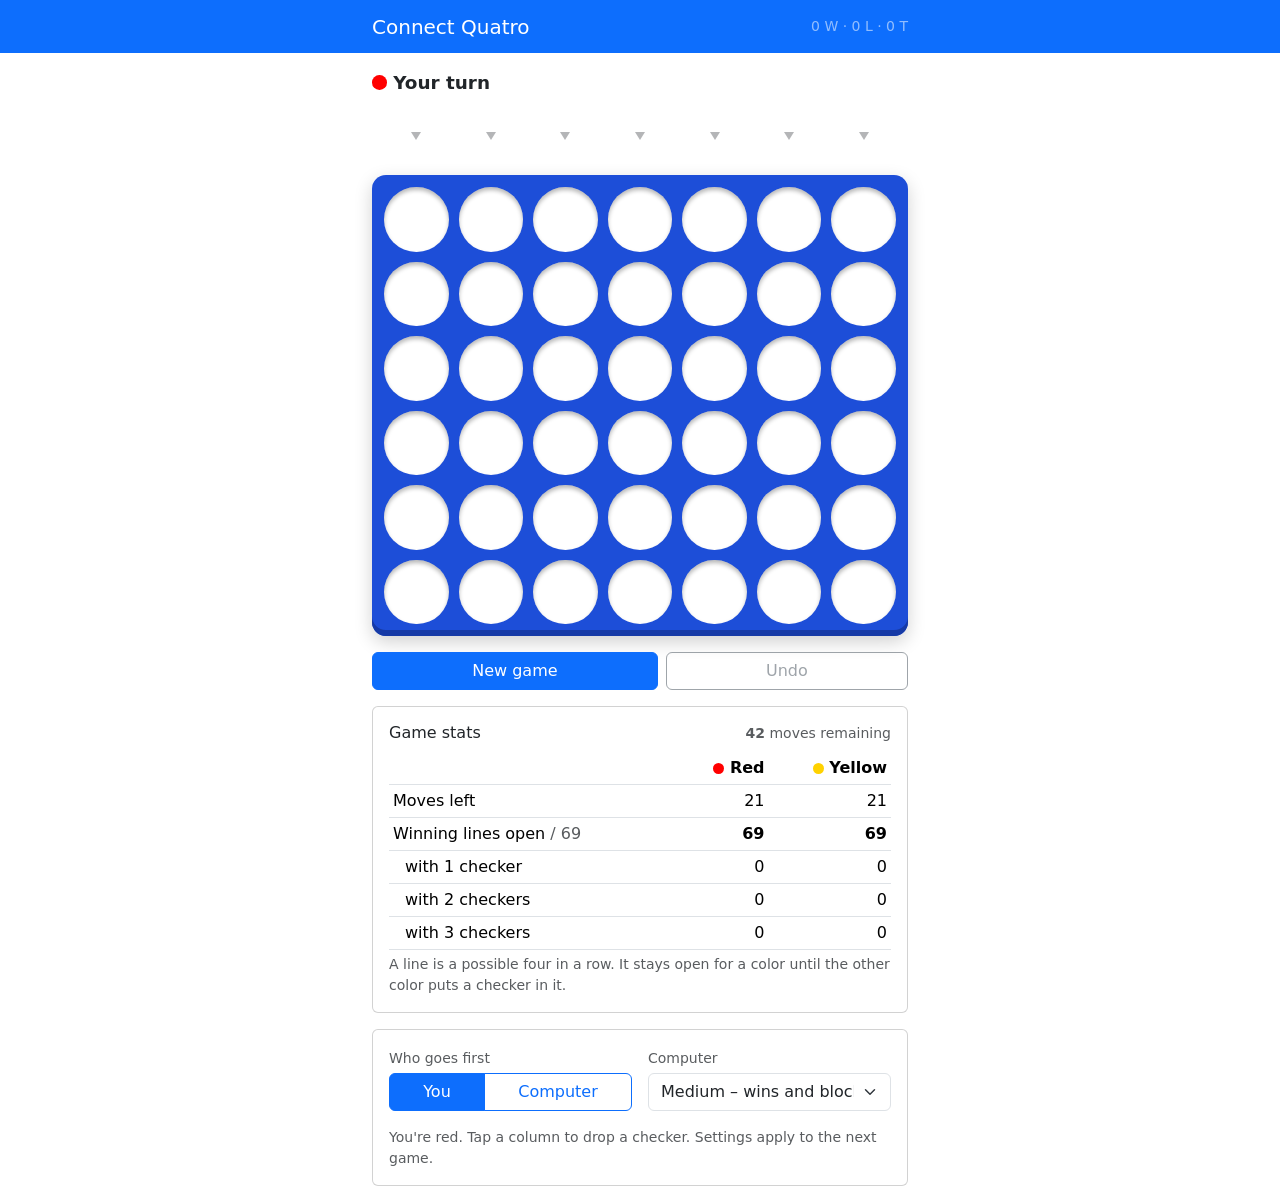
==== docs/index.html @ a6bcc0fb "Add game stats panel: moves remaining and open winning lines per color Connect4.stats() counts empty" ====
<!DOCTYPE html>
<html lang="en">
<head>
  <meta charset="utf-8">
  <meta name="viewport" content="width=device-width, initial-scale=1">
  <title>Connect Quatro</title>
  <link rel="stylesheet" href="https://cdnjs.cloudflare.com/ajax/libs/bootstrap/5.3.2/css/bootstrap.min.css">
  <link rel="stylesheet" href="css/style.css">
  <script>
    // follow the viewer's light/dark setting
    (function () {
      var root = document.documentElement;
      function apply() {
        var t = root.getAttribute('data-theme');
        if (t !== 'light' && t !== 'dark') {
          t = window.matchMedia && matchMedia('(prefers-color-scheme: dark)').matches ? 'dark' : 'light';
        }
        root.setAttribute('data-bs-theme', t);
      }
      apply();
      new MutationObserver(apply).observe(root, { attributes: true, attributeFilter: ['data-theme'] });
      if (window.matchMedia) matchMedia('(prefers-color-scheme: dark)').addEventListener('change', apply);
    })();
  </script>
</head>
<body>
  <nav class="navbar navbar-dark bg-primary">
    <div class="container app-width">
      <span class="navbar-brand mb-0 h1">Connect Quatro</span>
      <span class="navbar-text small" id="score" aria-live="polite">0 W · 0 L · 0 T</span>
    </div>
  </nav>

  <main class="container app-width py-3">
    <div class="d-flex align-items-center justify-content-between gap-2 mb-2">
      <div id="status" class="status fw-semibold" aria-live="polite">Your turn</div>
      <div id="last-move" class="text-body-secondary small text-end"></div>
    </div>

    <div class="board-wrap">
      <div id="drop-row" class="drop-row" role="group" aria-label="Drop a checker"></div>
      <div id="board" class="board" aria-label="Connect 4 board"></div>
    </div>

    <div class="d-flex flex-wrap gap-2 mt-3">
      <button id="new-game" type="button" class="btn btn-primary flex-grow-1">New game</button>
      <button id="undo" type="button" class="btn btn-outline-secondary flex-grow-1">Undo</button>
    </div>

    <div class="card mt-3" id="stats-card">
      <div class="card-body">
        <div class="d-flex justify-content-between align-items-baseline mb-2">
          <h2 class="h6 mb-0">Game stats</h2>
          <span class="small text-body-secondary"><strong id="st-left">42</strong> moves remaining</span>
        </div>
        <table class="table table-sm align-middle mb-1 stats-table">
          <thead>
            <tr>
              <th scope="col"></th>
              <th scope="col" class="text-end"><span class="dot red"></span>Red</th>
              <th scope="col" class="text-end"><span class="dot yellow"></span>Yellow</th>
            </tr>
          </thead>
          <tbody>
            <tr><th scope="row" class="fw-normal">Moves left</th><td class="text-end" id="st-red-left"></td><td class="text-end" id="st-yellow-left"></td></tr>
            <tr><th scope="row" class="fw-normal">Winning lines open <span class="text-body-secondary">/ 69</span></th><td class="text-end fw-semibold" id="st-red-open"></td><td class="text-end fw-semibold" id="st-yellow-open"></td></tr>
            <tr><th scope="row" class="fw-normal ps-3">with 1 checker</th><td class="text-end" id="st-red-c1"></td><td class="text-end" id="st-yellow-c1"></td></tr>
            <tr><th scope="row" class="fw-normal ps-3">with 2 checkers</th><td class="text-end" id="st-red-c2"></td><td class="text-end" id="st-yellow-c2"></td></tr>
            <tr><th scope="row" class="fw-normal ps-3">with 3 checkers</th><td class="text-end" id="st-red-c3"></td><td class="text-end" id="st-yellow-c3"></td></tr>
          </tbody>
        </table>
        <p class="small text-body-secondary mb-0">A line is a possible four in a row. It stays open for a color until the other color puts a checker in it.</p>
      </div>
    </div>

    <div class="card mt-3">
      <div class="card-body">
        <div class="row g-3">
          <div class="col-12 col-sm-6">
            <label class="form-label small text-body-secondary mb-1">Who goes first</label>
            <div class="btn-group w-100" role="group" aria-label="Who goes first">
              <input type="radio" class="btn-check" name="first" id="first-you" value="red" autocomplete="off" checked>
              <label class="btn btn-outline-primary" for="first-you">You</label>
              <input type="radio" class="btn-check" name="first" id="first-cpu" value="yellow" autocomplete="off">
              <label class="btn btn-outline-primary" for="first-cpu">Computer</label>
            </div>
          </div>
          <div class="col-12 col-sm-6">
            <label for="skill" class="form-label small text-body-secondary mb-1">Computer</label>
            <select id="skill" class="form-select">
              <option value="1">Easy – random moves</option>
              <option value="2" selected>Medium – wins and blocks</option>
            </select>
          </div>
        </div>
        <p class="small text-body-secondary mb-0 mt-3">You're red. Tap a column to drop a checker. Settings apply to the next game.</p>
      </div>
    </div>
  </main>

  <div class="modal fade" id="result-modal" tabindex="-1" aria-labelledby="result-title" aria-hidden="true">
    <div class="modal-dialog modal-dialog-centered modal-sm">
      <div class="modal-content">
        <div class="modal-header">
          <h2 class="modal-title fs-5" id="result-title">Game over</h2>
          <button type="button" class="btn-close" data-bs-dismiss="modal" aria-label="Close"></button>
        </div>
        <div class="modal-body" id="result-body"></div>
        <div class="modal-footer">
          <button type="button" class="btn btn-outline-secondary" data-bs-dismiss="modal">See board</button>
          <button type="button" class="btn btn-primary" id="play-again">Play again</button>
        </div>
      </div>
    </div>
  </div>

  <script src="https://cdnjs.cloudflare.com/ajax/libs/bootstrap/5.3.2/js/bootstrap.bundle.min.js"></script>
  <script src="js/connect4.js"></script>
  <script src="js/app.js"></script>
</body>
</html>
---- docs/css/style.css ----
/* Connect Quatro - layout and board styles on top of Bootstrap */

:root {
  --board: #1d4ed8;
  --board-edge: #163aa6;
  --hole: #ffffff;
  --gap: clamp(4px, 1.6vw, 10px);
  --pad: clamp(6px, 2vw, 12px);
}
[data-bs-theme="dark"] {
  --board: #2453d6;
  --board-edge: #17379a;
  --hole: #12161c;
}

.app-width { max-width: 560px; }

.status { font-size: 1.15rem; min-height: 1.6em; }
.status .dot {
  display: inline-block; width: .8em; height: .8em; border-radius: 50%;
  margin-right: .35em; vertical-align: -.05em;
}
.status .dot.red { background: #f00; }
.status .dot.yellow { background: #ffd200; }

.board-wrap { user-select: none; -webkit-user-select: none; touch-action: manipulation; }

/* row of buttons above the board - shows where the checker will go */
.drop-row {
  display: grid; grid-template-columns: repeat(7, minmax(0, 1fr));
  gap: var(--gap); padding: 0 var(--pad);
}
.drop-btn {
  aspect-ratio: 1; border: 0; padding: 0; background: transparent;
  border-radius: 50%; position: relative; cursor: pointer;
}
.drop-btn::after {
  content: ""; position: absolute; inset: 22% 22% 30%;
  border-left: .35rem solid transparent; border-right: .35rem solid transparent;
  border-top: .5rem solid var(--bs-secondary-color);
  width: 0; height: 0; margin: auto; opacity: .45;
}
.drop-btn.preview::after { display: none; }
.drop-btn.preview.red { background: center / 88% no-repeat url("../img/red-checker.png"); opacity: .55; }
.drop-btn.preview.yellow { background: center / 88% no-repeat url("../img/yellow-checker.png"); opacity: .55; }
.drop-btn:disabled { cursor: not-allowed; }
.drop-btn:disabled::after { opacity: .12; }
.drop-btn:focus:not(:focus-visible) { outline: none; box-shadow: none; }
.drop-btn:focus-visible { outline: 3px solid var(--bs-primary); outline-offset: 2px; }

.board {
  display: grid; grid-template-columns: repeat(7, minmax(0, 1fr));
  gap: var(--gap); padding: var(--pad);
  background: var(--board);
  border-radius: 14px;
  box-shadow: inset 0 -6px 0 var(--board-edge), 0 6px 18px rgba(0, 0, 0, .18);
  margin-top: 4px;
}
.slot {
  aspect-ratio: 1; border-radius: 50%; background: var(--hole);
  box-shadow: inset 0 3px 4px rgba(0, 0, 0, .28);
  position: relative; cursor: pointer;
}
.slot.full-col { cursor: not-allowed; }
.disc {
  position: absolute; inset: 0; border-radius: 50%;
  background: center / cover no-repeat;
}
.disc.red { background-image: url("../img/red-checker.png"); }
.disc.yellow { background-image: url("../img/yellow-checker.png"); }
.disc.red.highlight { background-image: url("../img/red-checker-highlight.png"); }
.disc.yellow.highlight { background-image: url("../img/yellow-checker-highlight.png"); }
.disc.win { animation: pulse 1s ease-in-out infinite alternate; }

.disc.falling { z-index: 2; animation: fall var(--dur, 400ms) cubic-bezier(.5, 0, 1, .6) both, bounce 160ms ease-out var(--dur, 400ms); }

@keyframes fall {
  from { transform: translateY(calc(var(--fall, 1) * -110%)); }
  to { transform: translateY(0); }
}
@keyframes bounce {
  50% { transform: translateY(-8%); }
}
@keyframes pulse {
  to { transform: scale(.86); }
}

@media (prefers-reduced-motion: reduce) {
  .disc.falling, .disc.win { animation: none; }
}

.stats-table { --bs-table-bg: transparent; font-variant-numeric: tabular-nums; }
.stats-table .dot {
  display: inline-block; width: .7em; height: .7em; border-radius: 50%;
  margin-right: .35em; vertical-align: -.03em;
}
.stats-table .dot.red { background: #f00; }
.stats-table .dot.yellow { background: #ffd200; }
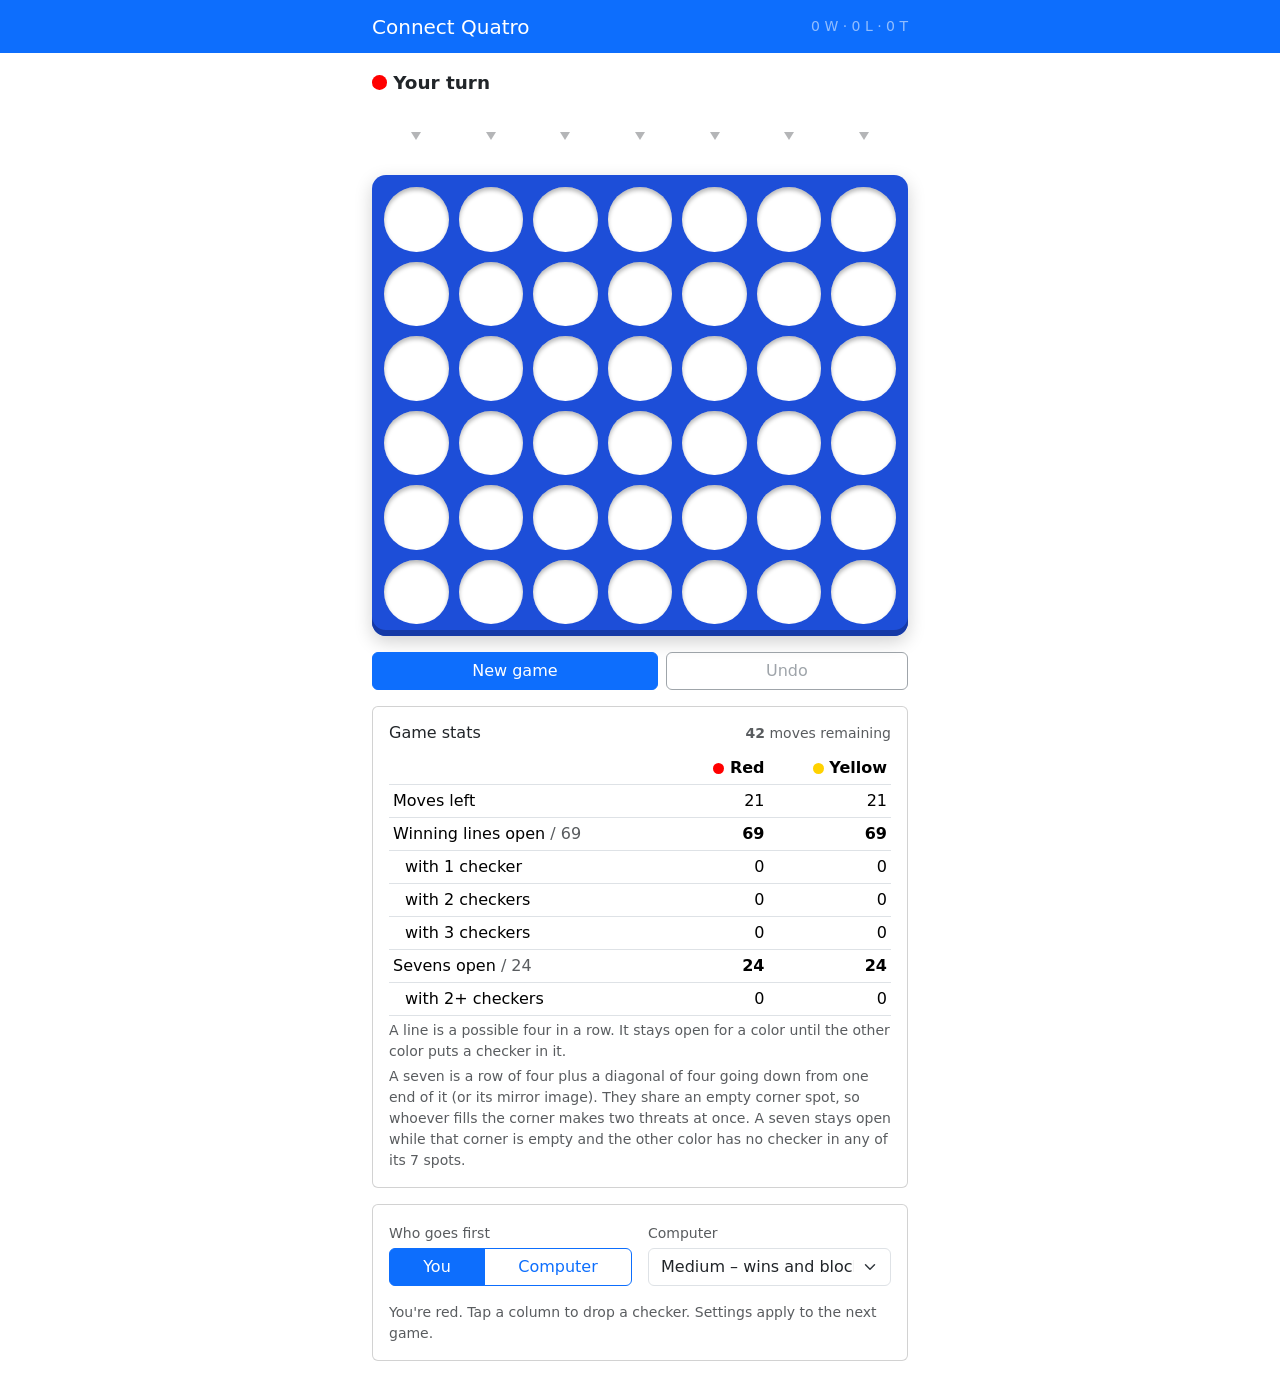
==== commit 8f9a4f07: "Add sevens counter to the game stats panel A seven is a horizontal bar of four plus a diagonal of fo" ====
--- a/docs/index.html
+++ b/docs/index.html
@@ -67,9 +67,12 @@
             <tr><th scope="row" class="fw-normal ps-3">with 1 checker</th><td class="text-end" id="st-red-c1"></td><td class="text-end" id="st-yellow-c1"></td></tr>
             <tr><th scope="row" class="fw-normal ps-3">with 2 checkers</th><td class="text-end" id="st-red-c2"></td><td class="text-end" id="st-yellow-c2"></td></tr>
             <tr><th scope="row" class="fw-normal ps-3">with 3 checkers</th><td class="text-end" id="st-red-c3"></td><td class="text-end" id="st-yellow-c3"></td></tr>
+            <tr><th scope="row" class="fw-normal">Sevens open <span class="text-body-secondary">/ 24</span></th><td class="text-end fw-semibold" id="st-red-sevens"></td><td class="text-end fw-semibold" id="st-yellow-sevens"></td></tr>
+            <tr><th scope="row" class="fw-normal ps-3">with 2+ checkers</th><td class="text-end" id="st-red-sevens-close"></td><td class="text-end" id="st-yellow-sevens-close"></td></tr>
           </tbody>
         </table>
-        <p class="small text-body-secondary mb-0">A line is a possible four in a row. It stays open for a color until the other color puts a checker in it.</p>
+        <p class="small text-body-secondary mb-1">A line is a possible four in a row. It stays open for a color until the other color puts a checker in it.</p>
+        <p class="small text-body-secondary mb-0">A seven is a row of four plus a diagonal of four going down from one end of it (or its mirror image). They share an empty corner spot, so whoever fills the corner makes two threats at once. A seven stays open while that corner is empty and the other color has no checker in any of its 7 spots.</p>
       </div>
     </div>
 
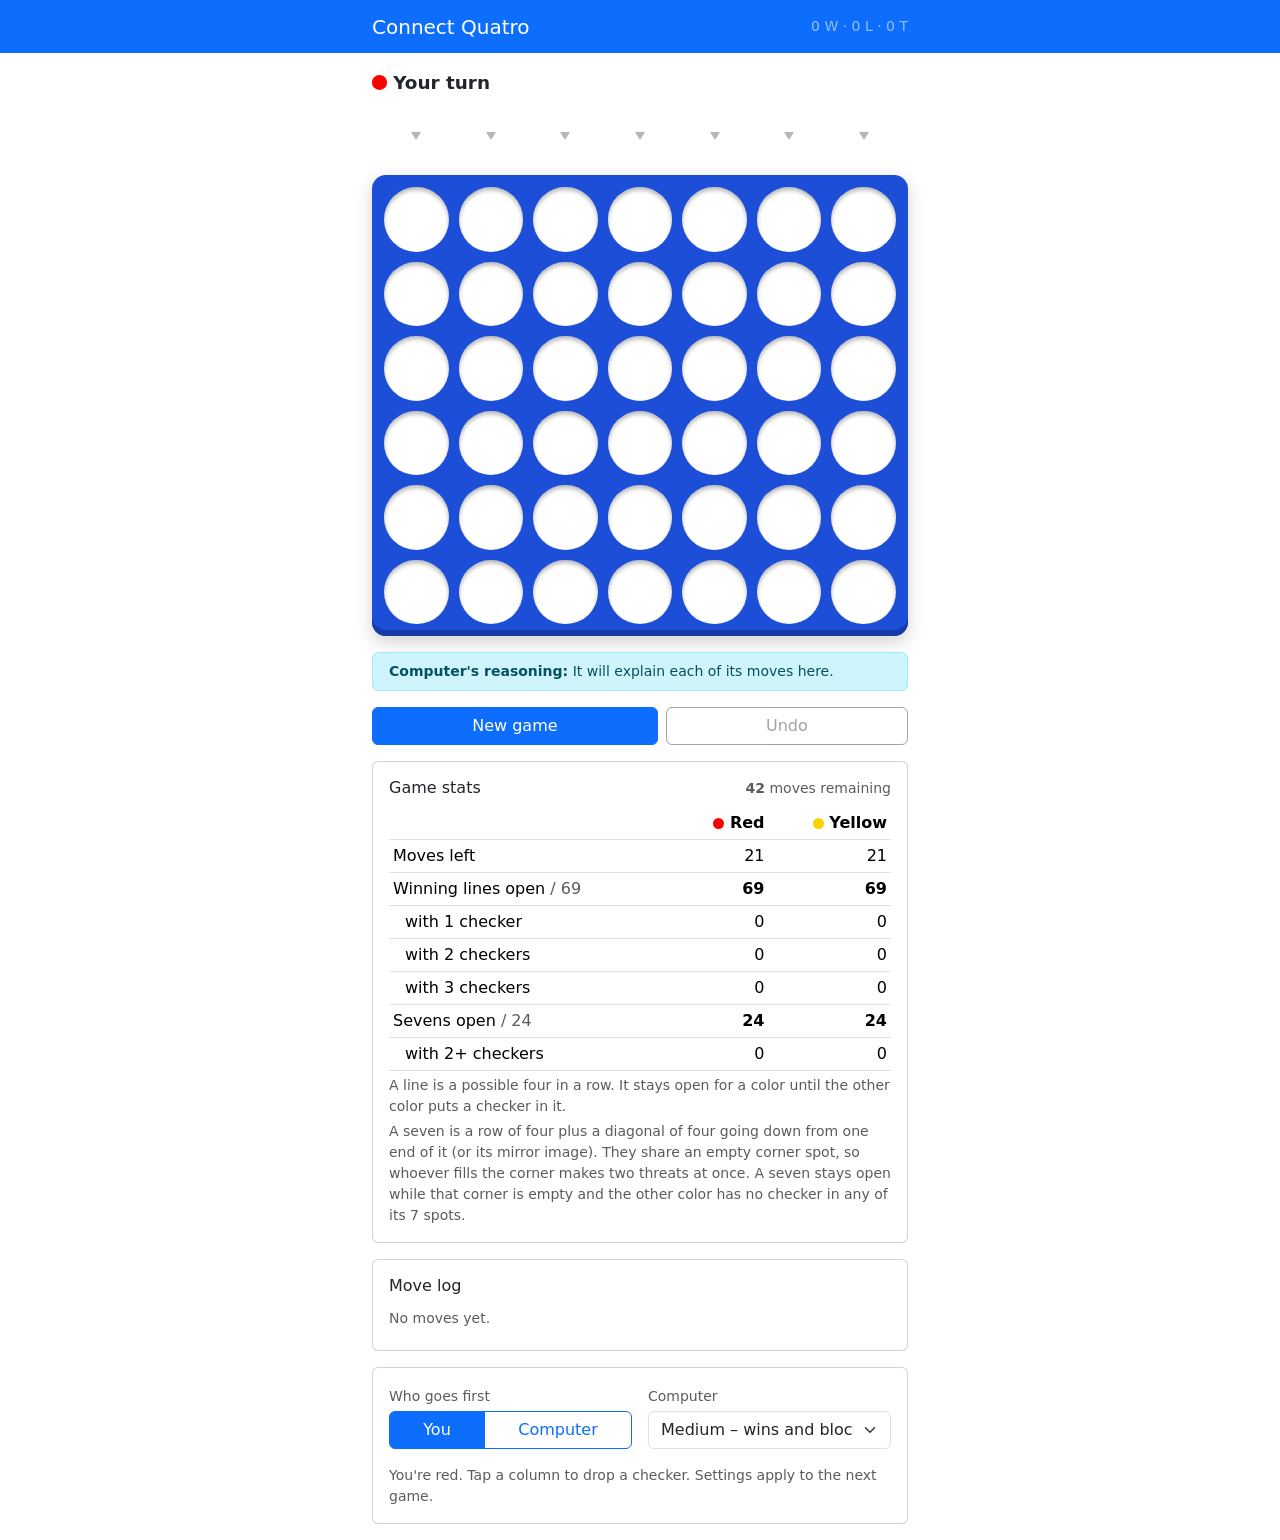
==== commit 028bce53: "Explain the computer's moves and add a move log Connect4.pickMove() returns the column plus a reason" ====
--- a/docs/index.html
+++ b/docs/index.html
@@ -42,6 +42,10 @@
       <div id="board" class="board" aria-label="Connect 4 board"></div>
     </div>
 
+    <div id="why" class="alert alert-info py-2 px-3 mt-3 mb-0 small" role="status" aria-live="polite">
+      <span class="fw-semibold">Computer's reasoning:</span> <span id="why-text">It will explain each of its moves here.</span>
+    </div>
+
     <div class="d-flex flex-wrap gap-2 mt-3">
       <button id="new-game" type="button" class="btn btn-primary flex-grow-1">New game</button>
       <button id="undo" type="button" class="btn btn-outline-secondary flex-grow-1">Undo</button>
@@ -73,6 +77,15 @@
         </table>
         <p class="small text-body-secondary mb-1">A line is a possible four in a row. It stays open for a color until the other color puts a checker in it.</p>
         <p class="small text-body-secondary mb-0">A seven is a row of four plus a diagonal of four going down from one end of it (or its mirror image). They share an empty corner spot, so whoever fills the corner makes two threats at once. A seven stays open while that corner is empty and the other color has no checker in any of its 7 spots.</p>
+      </div>
+    </div>
+
+    <div class="card mt-3" id="log-card">
+      <div class="card-body">
+        <h2 class="h6 mb-2">Move log</h2>
+        <ol id="log" class="move-log list-unstyled mb-0 small">
+          <li class="text-body-secondary">No moves yet.</li>
+        </ol>
       </div>
     </div>
 
--- a/docs/css/style.css
+++ b/docs/css/style.css
@@ -96,3 +96,13 @@
 }
 .stats-table .dot.red { background: #f00; }
 .stats-table .dot.yellow { background: #ffd200; }
+
+.move-log li { display: flex; gap: .5rem; align-items: baseline; padding: .3rem 0; border-top: 1px solid var(--bs-border-color); }
+.move-log li:first-child { border-top: 0; }
+.move-log .n { flex: none; width: 1.8em; text-align: right; color: var(--bs-secondary-color); font-variant-numeric: tabular-nums; }
+.move-log .dot { flex: none; width: .7em; height: .7em; border-radius: 50%; align-self: flex-start; margin-top: .45em; }
+.move-log .dot.red { background: #f00; }
+.move-log .dot.yellow { background: #ffd200; }
+.move-log .spot { flex: none; width: 2em; font-weight: 600; }
+.move-log .why { flex: 1 1 auto; color: var(--bs-secondary-color); }
+.move-log li.latest .why { color: var(--bs-body-color); }
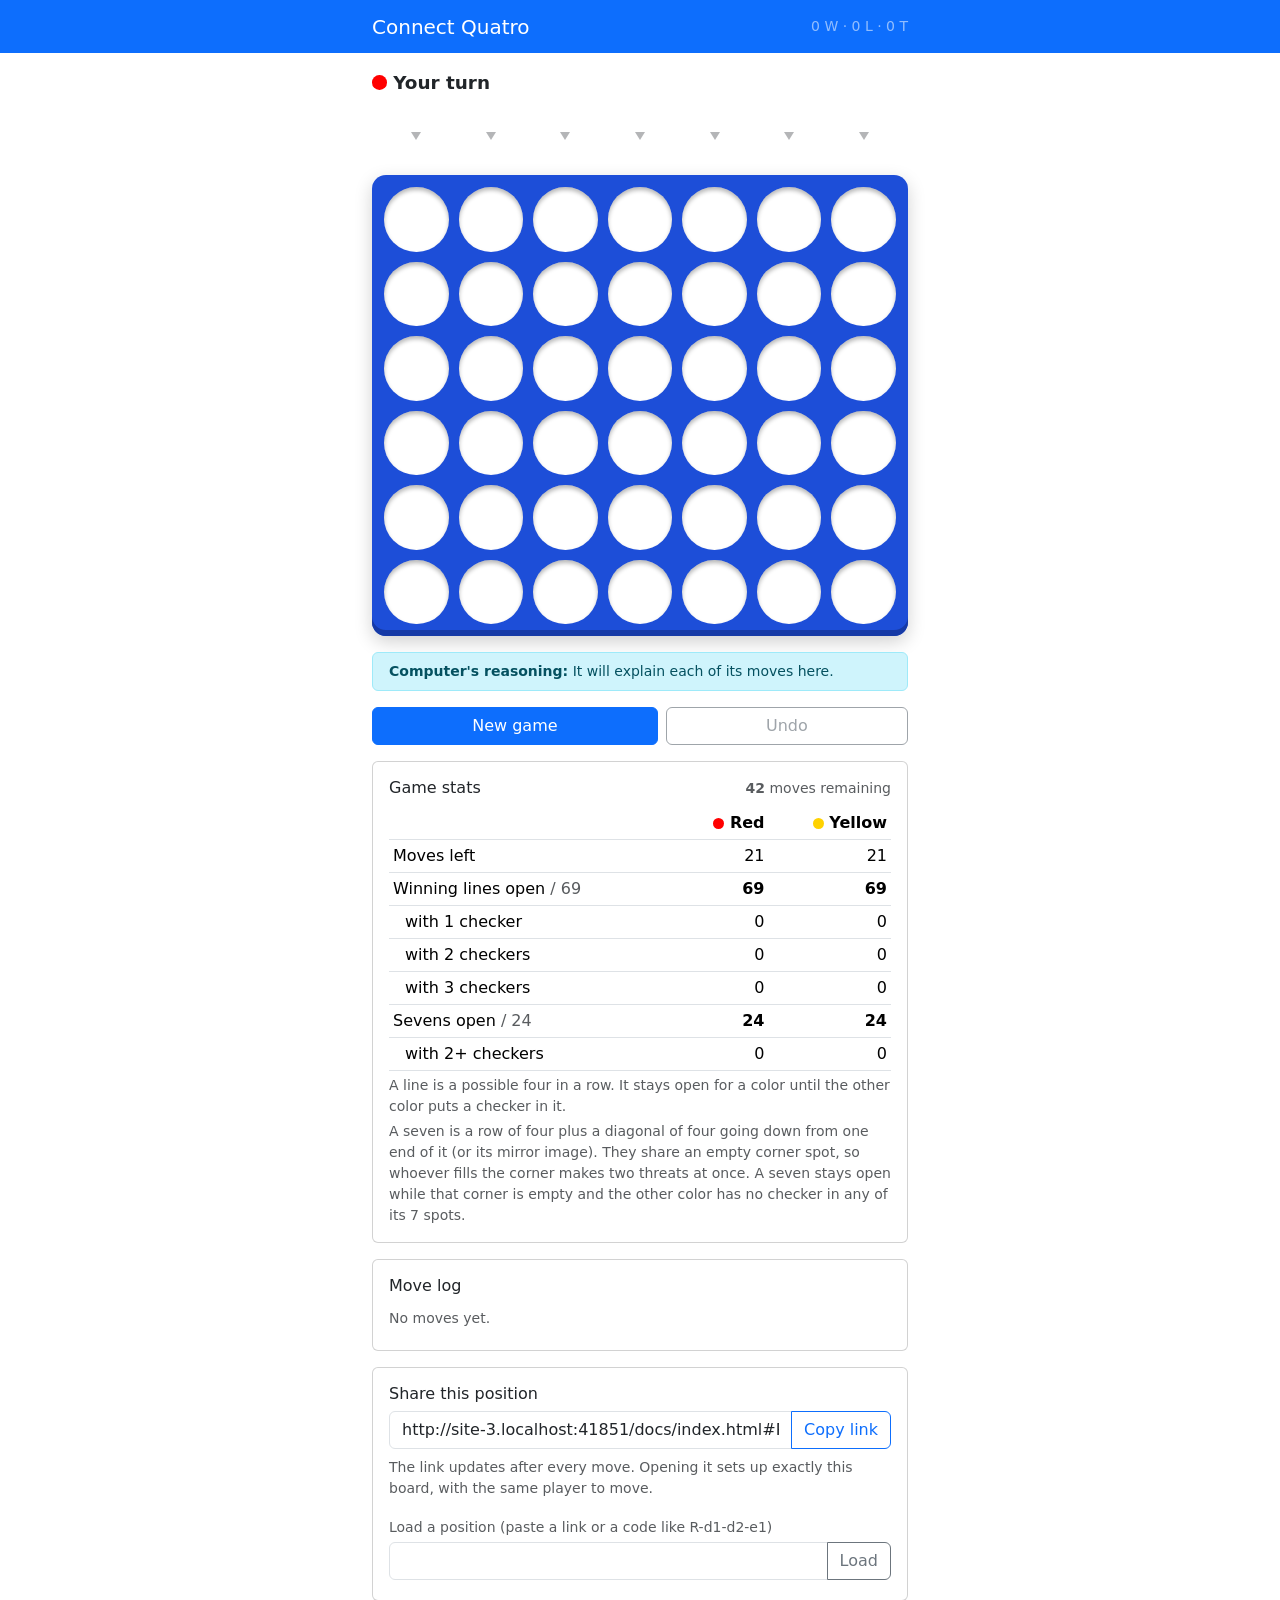
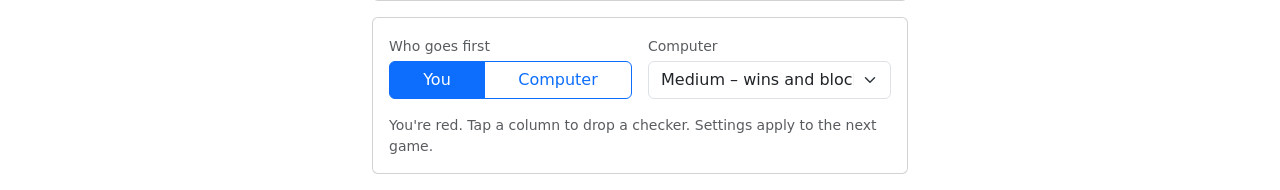
==== commit 7d53ca94: "Shareable position links The URL hash tracks the board after every move as a plain code such as #R-d" ====
--- a/docs/index.html
+++ b/docs/index.html
@@ -89,6 +89,24 @@
       </div>
     </div>
 
+    <div class="card mt-3" id="share-card">
+      <div class="card-body">
+        <h2 class="h6 mb-2">Share this position</h2>
+        <label for="link" class="visually-hidden">Link to this position</label>
+        <div class="input-group">
+          <input id="link" type="text" class="form-control" readonly>
+          <button id="copy-link" type="button" class="btn btn-outline-primary">Copy link</button>
+        </div>
+        <p class="small text-body-secondary mt-2 mb-3">The link updates after every move. Opening it sets up exactly this board, with the same player to move.</p>
+        <label for="load" class="form-label small text-body-secondary mb-1">Load a position (paste a link or a code like R-d1-d2-e1)</label>
+        <div class="input-group">
+          <input id="load" type="text" class="form-control" autocomplete="off" autocapitalize="off" spellcheck="false">
+          <button id="load-btn" type="button" class="btn btn-outline-secondary">Load</button>
+        </div>
+        <div id="load-msg" class="small mt-1" role="status"></div>
+      </div>
+    </div>
+
     <div class="card mt-3">
       <div class="card-body">
         <div class="row g-3">
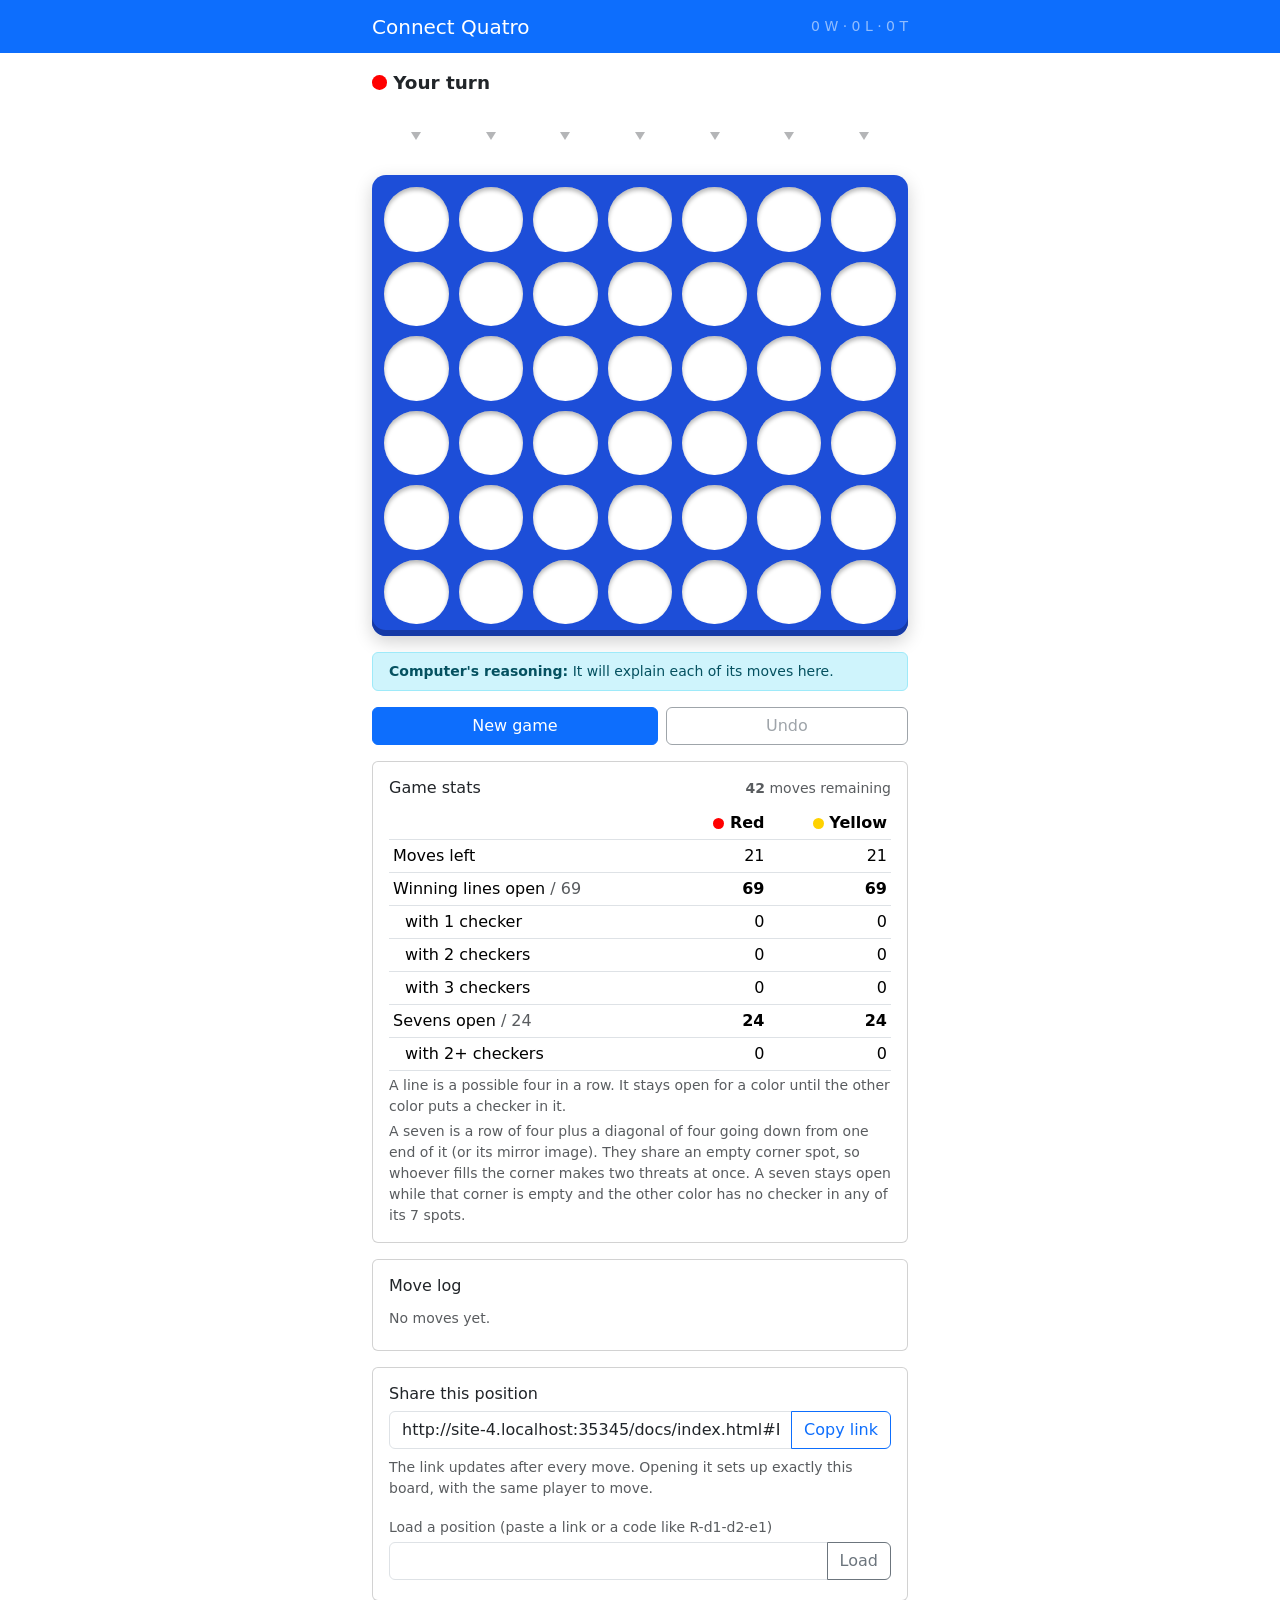
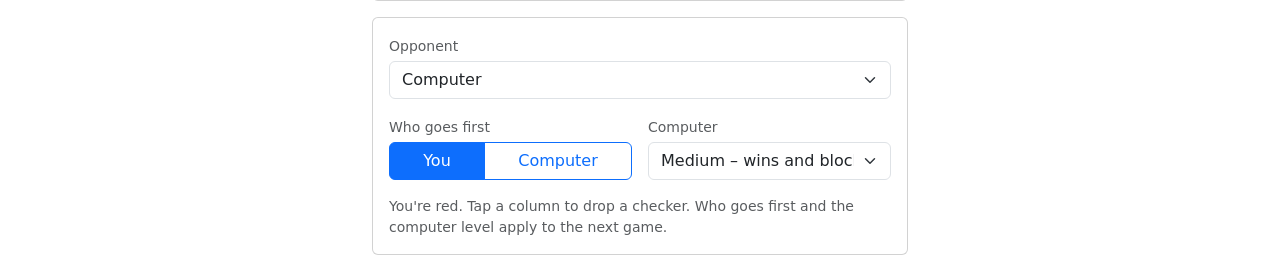
==== commit 2dfe421e: "Add pass and play mode for two people New Opponent setting: Computer or Another person. In pass and " ====
--- a/docs/index.html
+++ b/docs/index.html
@@ -110,6 +110,13 @@
     <div class="card mt-3">
       <div class="card-body">
         <div class="row g-3">
+          <div class="col-12">
+            <label for="mode" class="form-label small text-body-secondary mb-1">Opponent</label>
+            <select id="mode" class="form-select">
+              <option value="cpu" selected>Computer</option>
+              <option value="two">Another person (pass and play)</option>
+            </select>
+          </div>
           <div class="col-12 col-sm-6">
             <label class="form-label small text-body-secondary mb-1">Who goes first</label>
             <div class="btn-group w-100" role="group" aria-label="Who goes first">
@@ -119,7 +126,7 @@
               <label class="btn btn-outline-primary" for="first-cpu">Computer</label>
             </div>
           </div>
-          <div class="col-12 col-sm-6">
+          <div class="col-12 col-sm-6" id="skill-col">
             <label for="skill" class="form-label small text-body-secondary mb-1">Computer</label>
             <select id="skill" class="form-select">
               <option value="1">Easy – random moves</option>
@@ -127,7 +134,7 @@
             </select>
           </div>
         </div>
-        <p class="small text-body-secondary mb-0 mt-3">You're red. Tap a column to drop a checker. Settings apply to the next game.</p>
+        <p class="small text-body-secondary mb-0 mt-3" id="help">You're red. Tap a column to drop a checker. Who goes first and the computer level apply to the next game.</p>
       </div>
     </div>
   </main>
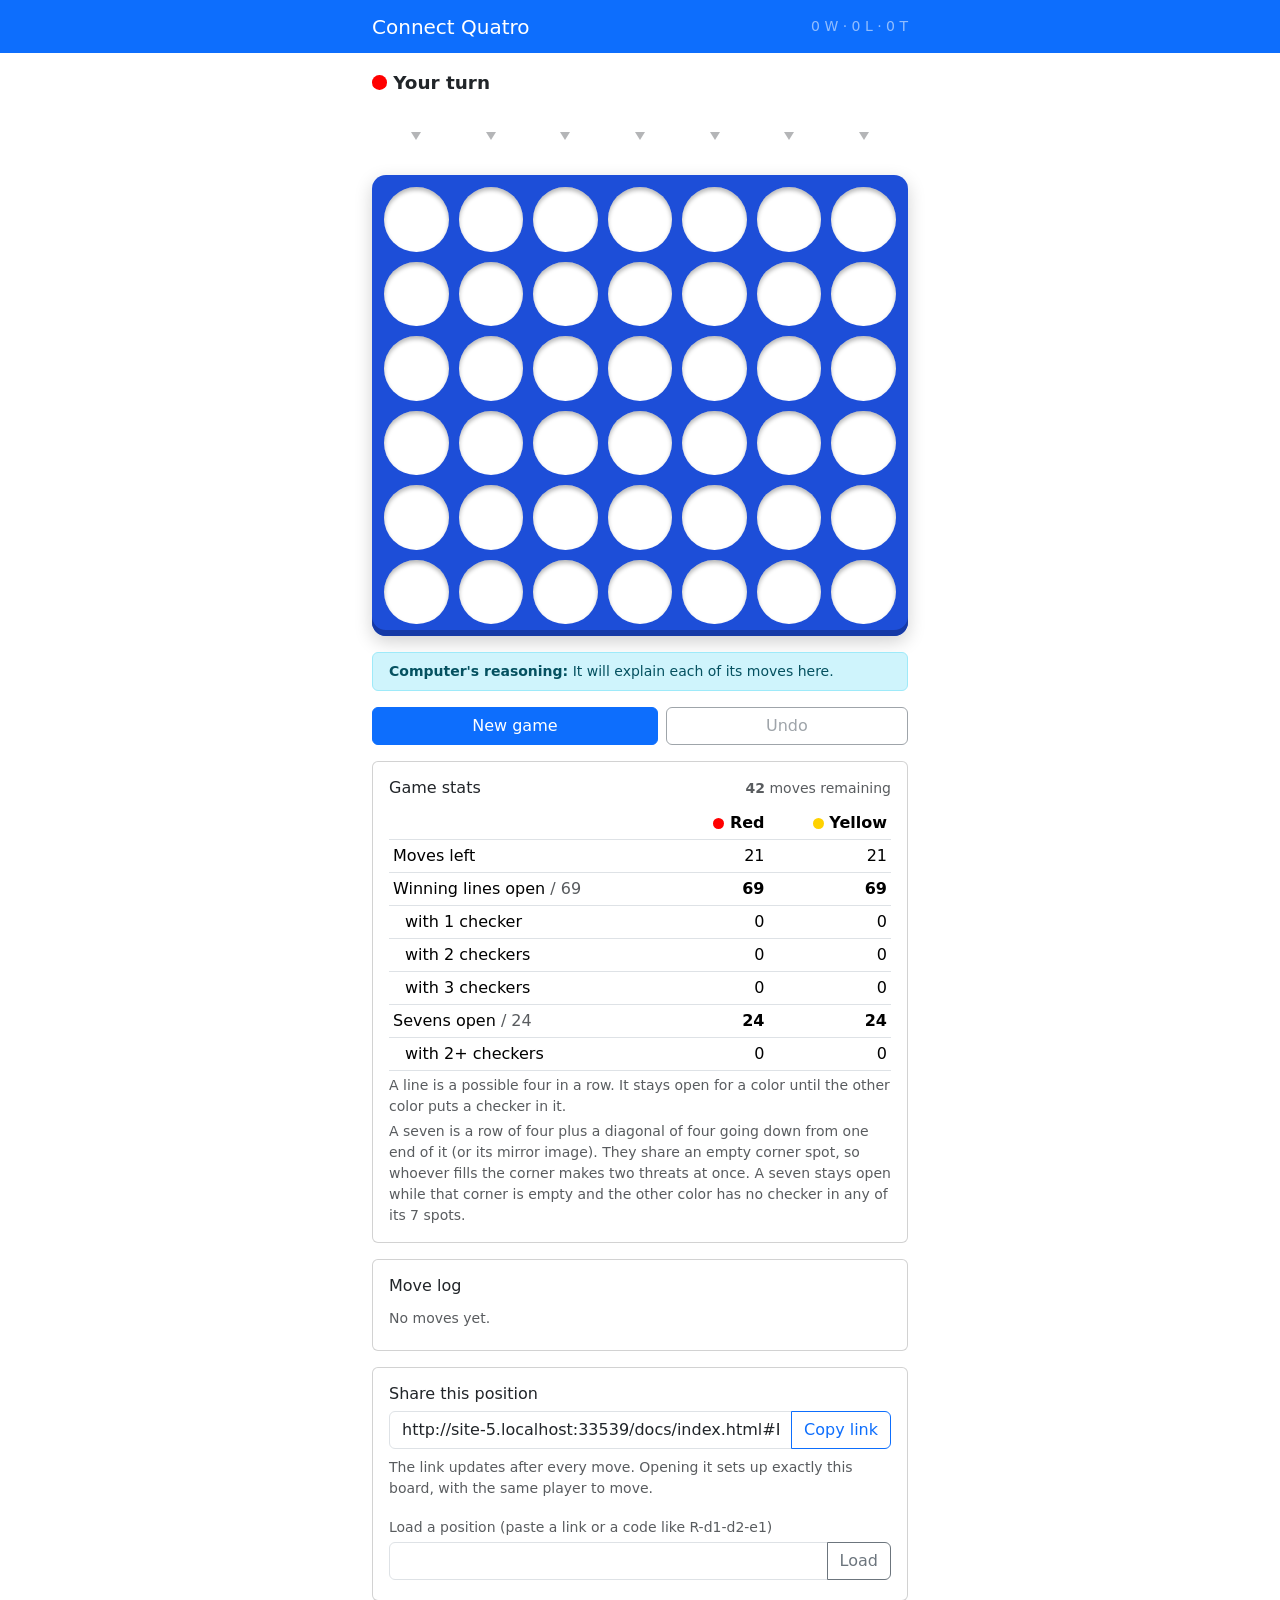
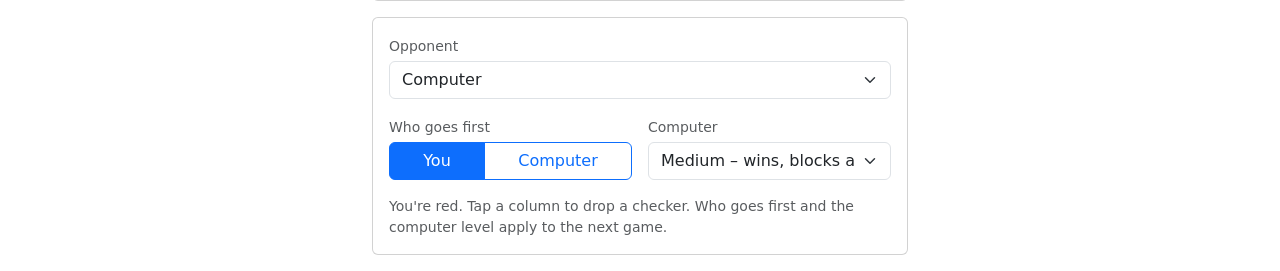
==== commit f5c60408: "Add Perfect level: exact search with proofs, run in a Web Worker solver.js: negamax with alpha-beta," ====
--- a/docs/index.html
+++ b/docs/index.html
@@ -130,7 +130,8 @@
             <label for="skill" class="form-label small text-body-secondary mb-1">Computer</label>
             <select id="skill" class="form-select">
               <option value="1">Easy – random moves</option>
-              <option value="2" selected>Medium – wins and blocks</option>
+              <option value="2" selected>Medium – wins, blocks and forks</option>
+              <option value="3">Perfect – exact search (up to 4 s a move)</option>
             </select>
           </div>
         </div>
@@ -157,6 +158,7 @@
 
   <script src="https://cdnjs.cloudflare.com/ajax/libs/bootstrap/5.3.2/js/bootstrap.bundle.min.js"></script>
   <script src="js/connect4.js"></script>
+  <script src="js/solver.js"></script>
   <script src="js/app.js"></script>
 </body>
 </html>
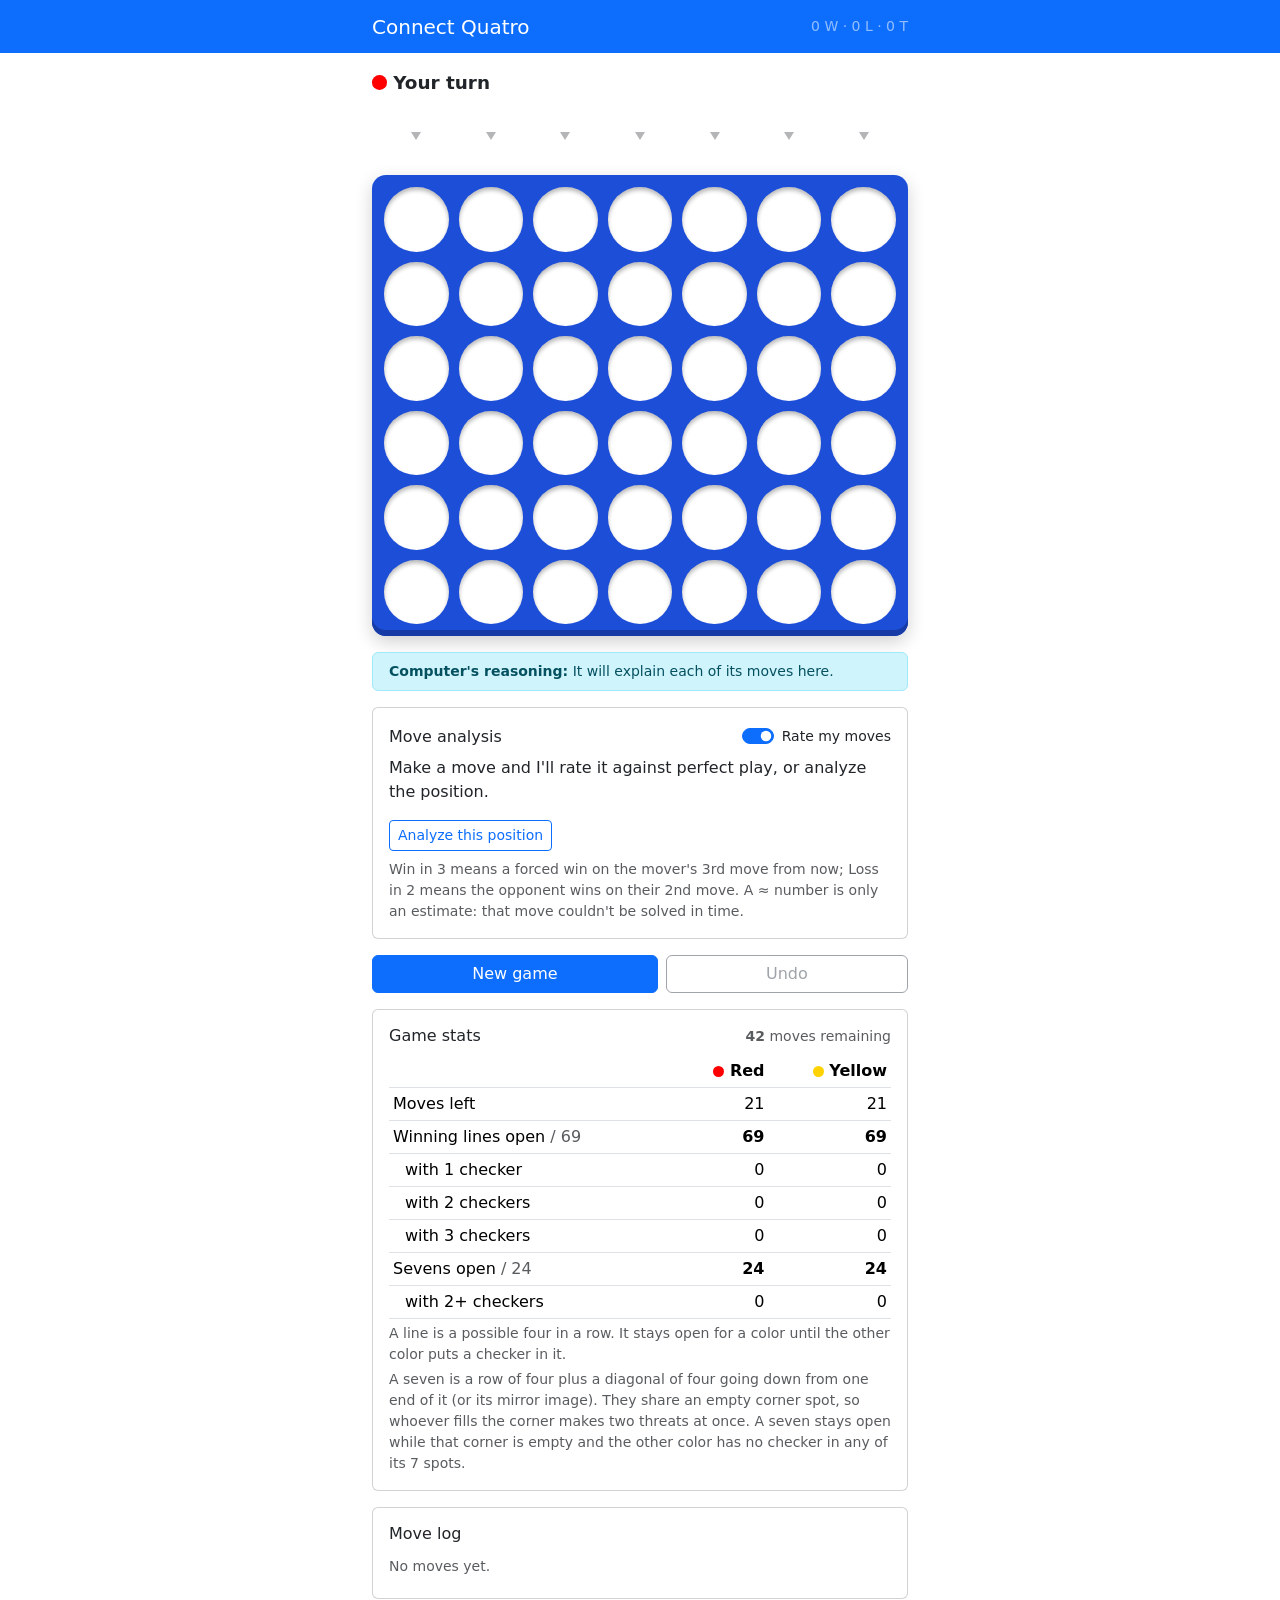
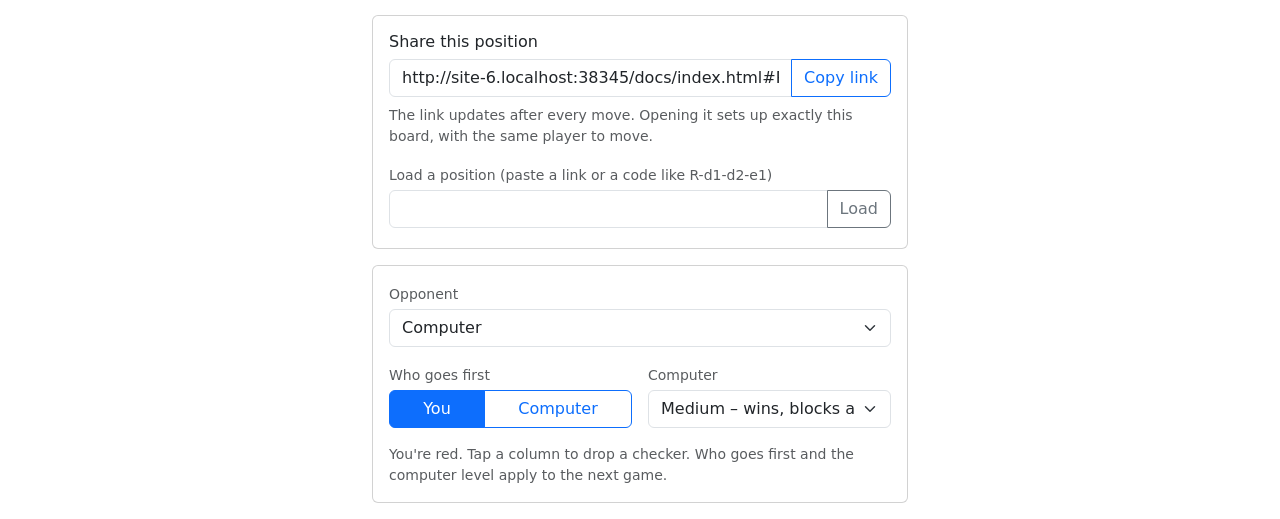
==== commit 6f6ddb94: "Add move analysis: rate each move against exact play solver.analyze() evaluates every legal move for" ====
--- a/docs/index.html
+++ b/docs/index.html
@@ -44,6 +44,22 @@
 
     <div id="why" class="alert alert-info py-2 px-3 mt-3 mb-0 small" role="status" aria-live="polite">
       <span class="fw-semibold">Computer's reasoning:</span> <span id="why-text">It will explain each of its moves here.</span>
+    </div>
+
+    <div class="card mt-3" id="rate-card">
+      <div class="card-body">
+        <div class="d-flex justify-content-between align-items-center mb-2 gap-2">
+          <h2 class="h6 mb-0">Move analysis</h2>
+          <div class="form-check form-switch mb-0">
+            <input class="form-check-input" type="checkbox" role="switch" id="rate-auto" checked>
+            <label class="form-check-label small" for="rate-auto">Rate my moves</label>
+          </div>
+        </div>
+        <div id="rate-verdict" class="mb-2" role="status" aria-live="polite">Make a move and I'll rate it against perfect play, or analyze the position.</div>
+        <div id="rate-table"></div>
+        <button id="analyze-btn" type="button" class="btn btn-outline-primary btn-sm mt-2">Analyze this position</button>
+        <p class="small text-body-secondary mt-2 mb-0" id="rate-legend">Win in 3 means a forced win on the mover's 3rd move from now; Loss in 2 means the opponent wins on their 2nd move. A ≈ number is only an estimate: that move couldn't be solved in time.</p>
+      </div>
     </div>
 
     <div class="d-flex flex-wrap gap-2 mt-3">
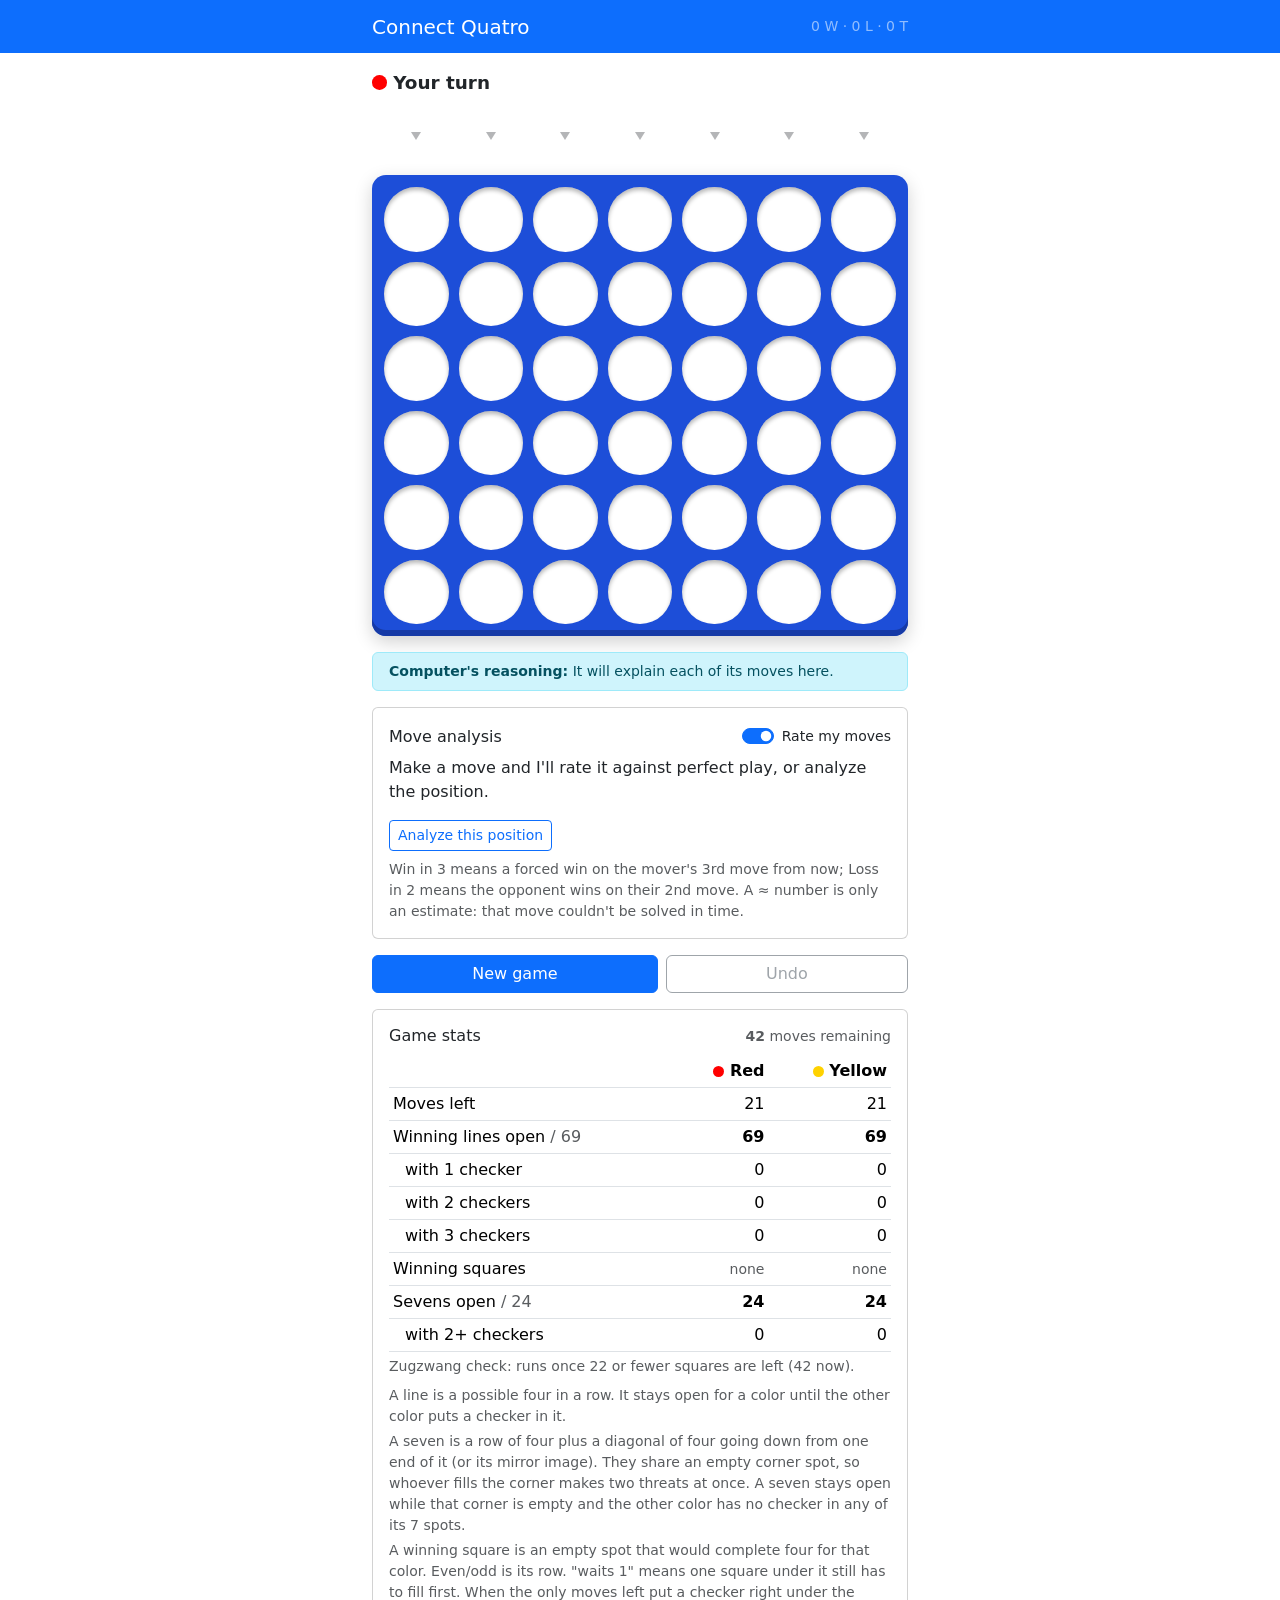
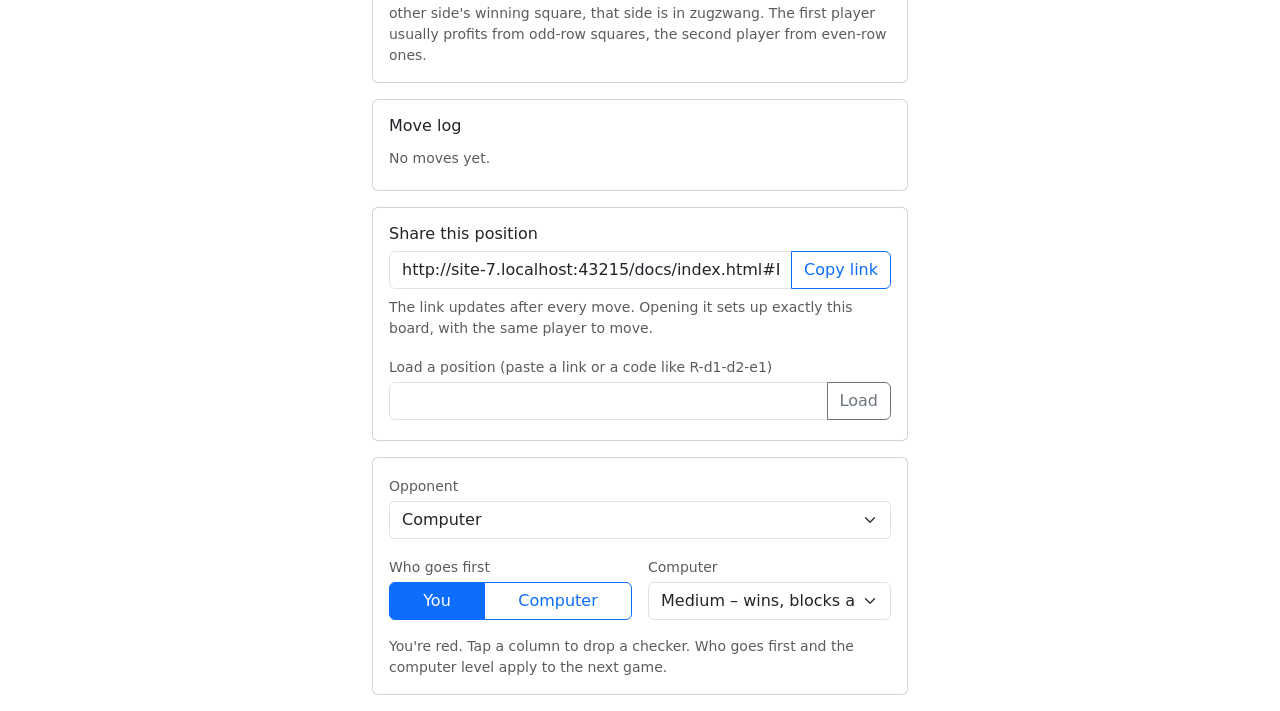
==== commit 9f9750a6: "Zugzwang in the stats, and the computer uses it connect4.js: threats() lists each color's winning sq" ====
--- a/docs/index.html
+++ b/docs/index.html
@@ -87,12 +87,15 @@
             <tr><th scope="row" class="fw-normal ps-3">with 1 checker</th><td class="text-end" id="st-red-c1"></td><td class="text-end" id="st-yellow-c1"></td></tr>
             <tr><th scope="row" class="fw-normal ps-3">with 2 checkers</th><td class="text-end" id="st-red-c2"></td><td class="text-end" id="st-yellow-c2"></td></tr>
             <tr><th scope="row" class="fw-normal ps-3">with 3 checkers</th><td class="text-end" id="st-red-c3"></td><td class="text-end" id="st-yellow-c3"></td></tr>
+            <tr><th scope="row" class="fw-normal">Winning squares</th><td class="text-end small" id="st-red-threats"></td><td class="text-end small" id="st-yellow-threats"></td></tr>
             <tr><th scope="row" class="fw-normal">Sevens open <span class="text-body-secondary">/ 24</span></th><td class="text-end fw-semibold" id="st-red-sevens"></td><td class="text-end fw-semibold" id="st-yellow-sevens"></td></tr>
             <tr><th scope="row" class="fw-normal ps-3">with 2+ checkers</th><td class="text-end" id="st-red-sevens-close"></td><td class="text-end" id="st-yellow-sevens-close"></td></tr>
           </tbody>
         </table>
+        <div id="st-zug" class="small mb-2" role="status" aria-live="polite"></div>
         <p class="small text-body-secondary mb-1">A line is a possible four in a row. It stays open for a color until the other color puts a checker in it.</p>
         <p class="small text-body-secondary mb-0">A seven is a row of four plus a diagonal of four going down from one end of it (or its mirror image). They share an empty corner spot, so whoever fills the corner makes two threats at once. A seven stays open while that corner is empty and the other color has no checker in any of its 7 spots.</p>
+        <p class="small text-body-secondary mb-0 mt-1">A winning square is an empty spot that would complete four for that color. Even/odd is its row. "waits 1" means one square under it still has to fill first. When the only moves left put a checker right under the other side's winning square, that side is in zugzwang. The first player usually profits from odd-row squares, the second player from even-row ones.</p>
       </div>
     </div>
 
